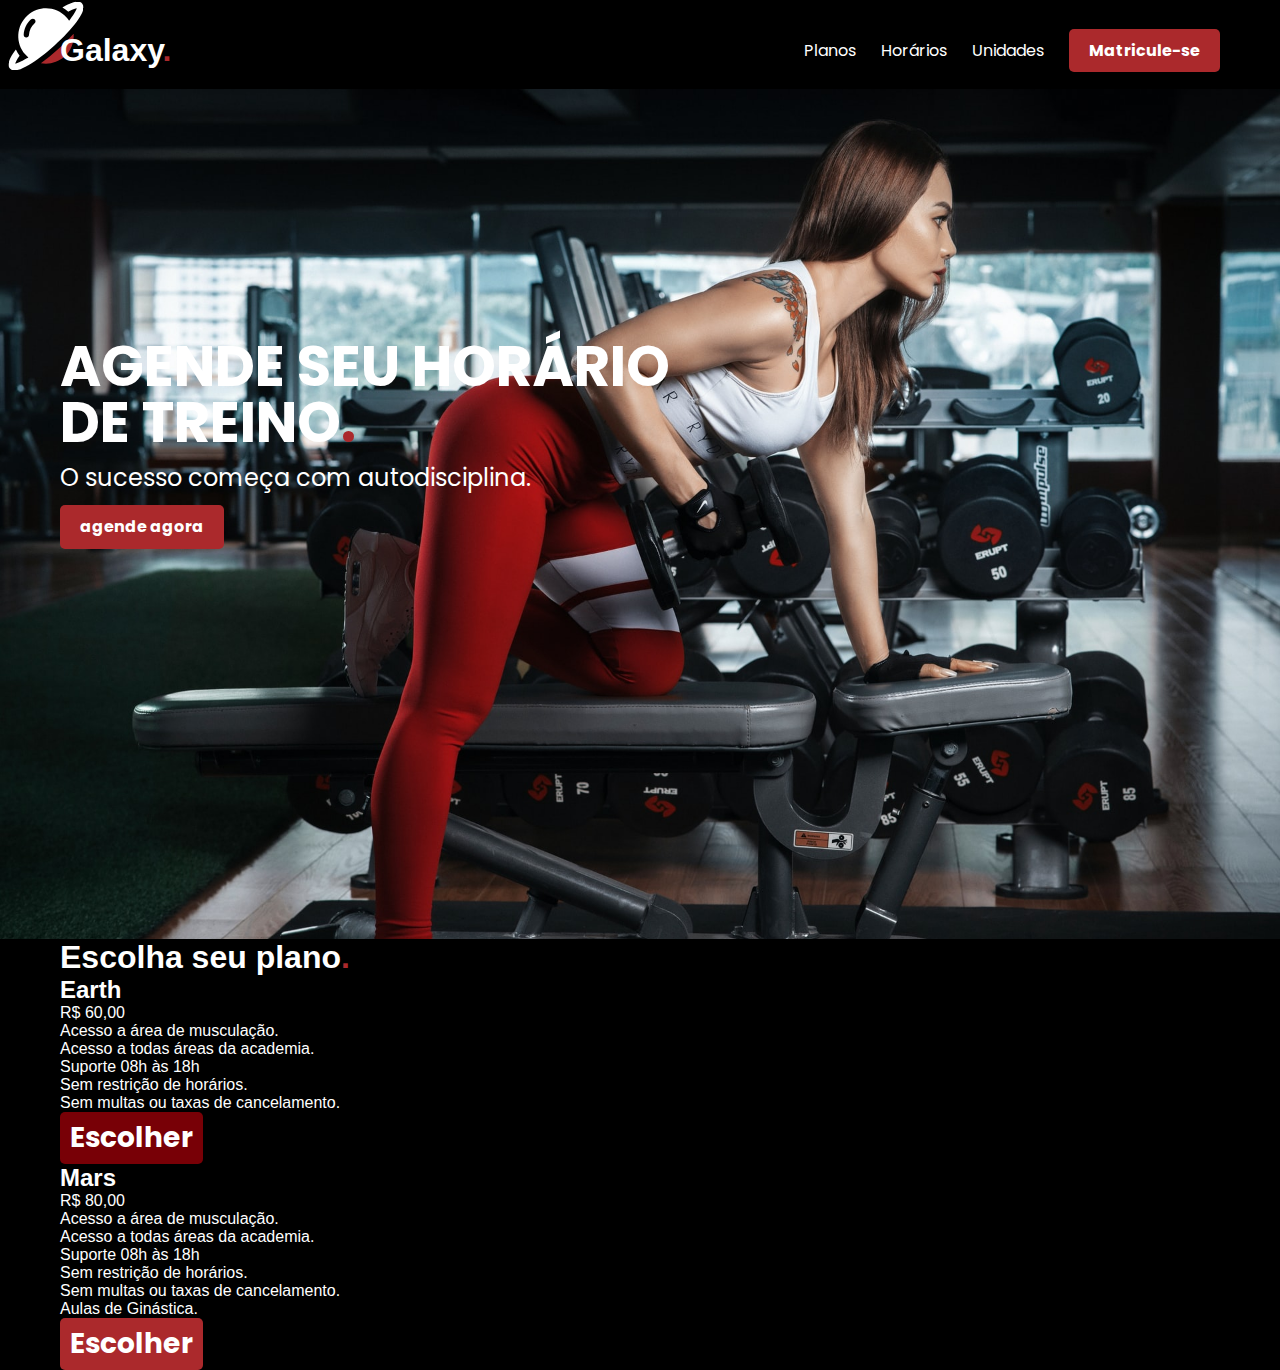
==== index.html @ 2f924867 "planos" ====
<!DOCTYPE html>
<html lang="pt-br">

<head>
    <meta charset="UTF-8">
    <meta http-equiv="X-UA-Compatible" content="IE=edge">
    <meta name="viewport" content="width=device-width, initial-scale=1.0">
    <meta name="description" content="Academia Galaxy o melhor lugar para você cuidar da sua saúde">

    <link rel="preconnect" href="https://fonts.googleapis.com">
    <link rel="preconnect" href="https://fonts.gstatic.com" crossorigin>
    <link href="https://fonts.googleapis.com/css2?family=Poppins:wght@300;400;500;600;700&display=swap" rel="stylesheet">
    <link rel="icon" href="favicon.png" type="image/svg+xml">
    <link rel="stylesheet" href="./css/style.css">

    <title>GalaxyAcademy</title>
</head>

<body>
    <header class="header-bg">
        <div class="header container">
            <div class="icon">
                <h1><a href="./">Galaxy<span class="ponto">.</span></a></h1>
            </div>

            <nav id="nav" class="nav-menu">
                <button id="btn-mobile" class="btn-mobile">
                    <span id="hamburger"></span>
                </button>
                <ul class="nav-menu-items">
                    <li><a class="sub" href="">Planos</a></li>
                    <li><a class="sub" href="">Horários</a></li>
                    <li><a class="sub" href="">Unidades</a></li>
                    <li><a class="nav-menu-btn" href="">Matricule-se</a></li>
                </ul>
            </nav>
        </div>
    </header>

    <main class="introducao-bg">
        <div class="introducao container">
            <h1>Agende seu horário <br>de treino<span class="ponto">.</span></h1>
            <p>O sucesso começa com autodisciplina.</p>
            <a class="introducao-btn" href="">agende agora</a>
        </div>
    </main>

    <section class="planos-bg">

        <div class="planos-titulo container">
            <h1>Escolha seu plano<span class="ponto">.</span></h1>
        </div>

        <div class="planos container">
            <div class="planos-items">
                <div class="plano-preco">
                    <h2>Earth</h2>
                    <span>R$ <span>60,00</span></span>
                </div>
                <ul class="planos-lista">
                    <li>Acesso a área de musculação.</li>
                    <li>Acesso a todas áreas da academia.</li>
                    <li>Suporte 08h às 18h</li>
                    <li>Sem restrição de horários.</li>
                    <li>Sem multas ou taxas de cancelamento. </li>
                </ul>
                <a class="btn" href="#">Escolher</a>
            </div>

            <div class="planos-items">
                <div class="plano-preco">
                    <h2 class="tt">Mars</h2>
                    <span>R$ <span>80,00</span></span>
                </div>
                <ul class="planos-lista">
                    <li>Acesso a área de musculação.</li>
                    <li>Acesso a todas áreas da academia.</li>
                    <li>Suporte 08h às 18h</li>
                    <li>Sem restrição de horários.</li>
                    <li>Sem multas ou taxas de cancelamento.</li>
                    <li>Aulas de Ginástica.</li>
                </ul>
                <a class="btn-sub" href="#">Escolher</a>
            </div>
        </div>

    </section>

    <script src="./javascript/script.js"></script>
</body>

</html>
---- css/style.css ----
@import url(./global/global.css);

/* Global */
@import url(./global/header.css);
@import url(./global/footer.css);

/* Home */
@import url(./global/home/introducao.css);
@import url(./global/home/planos.css);

/* Utilidades */
@import url(./util/componentes.css);
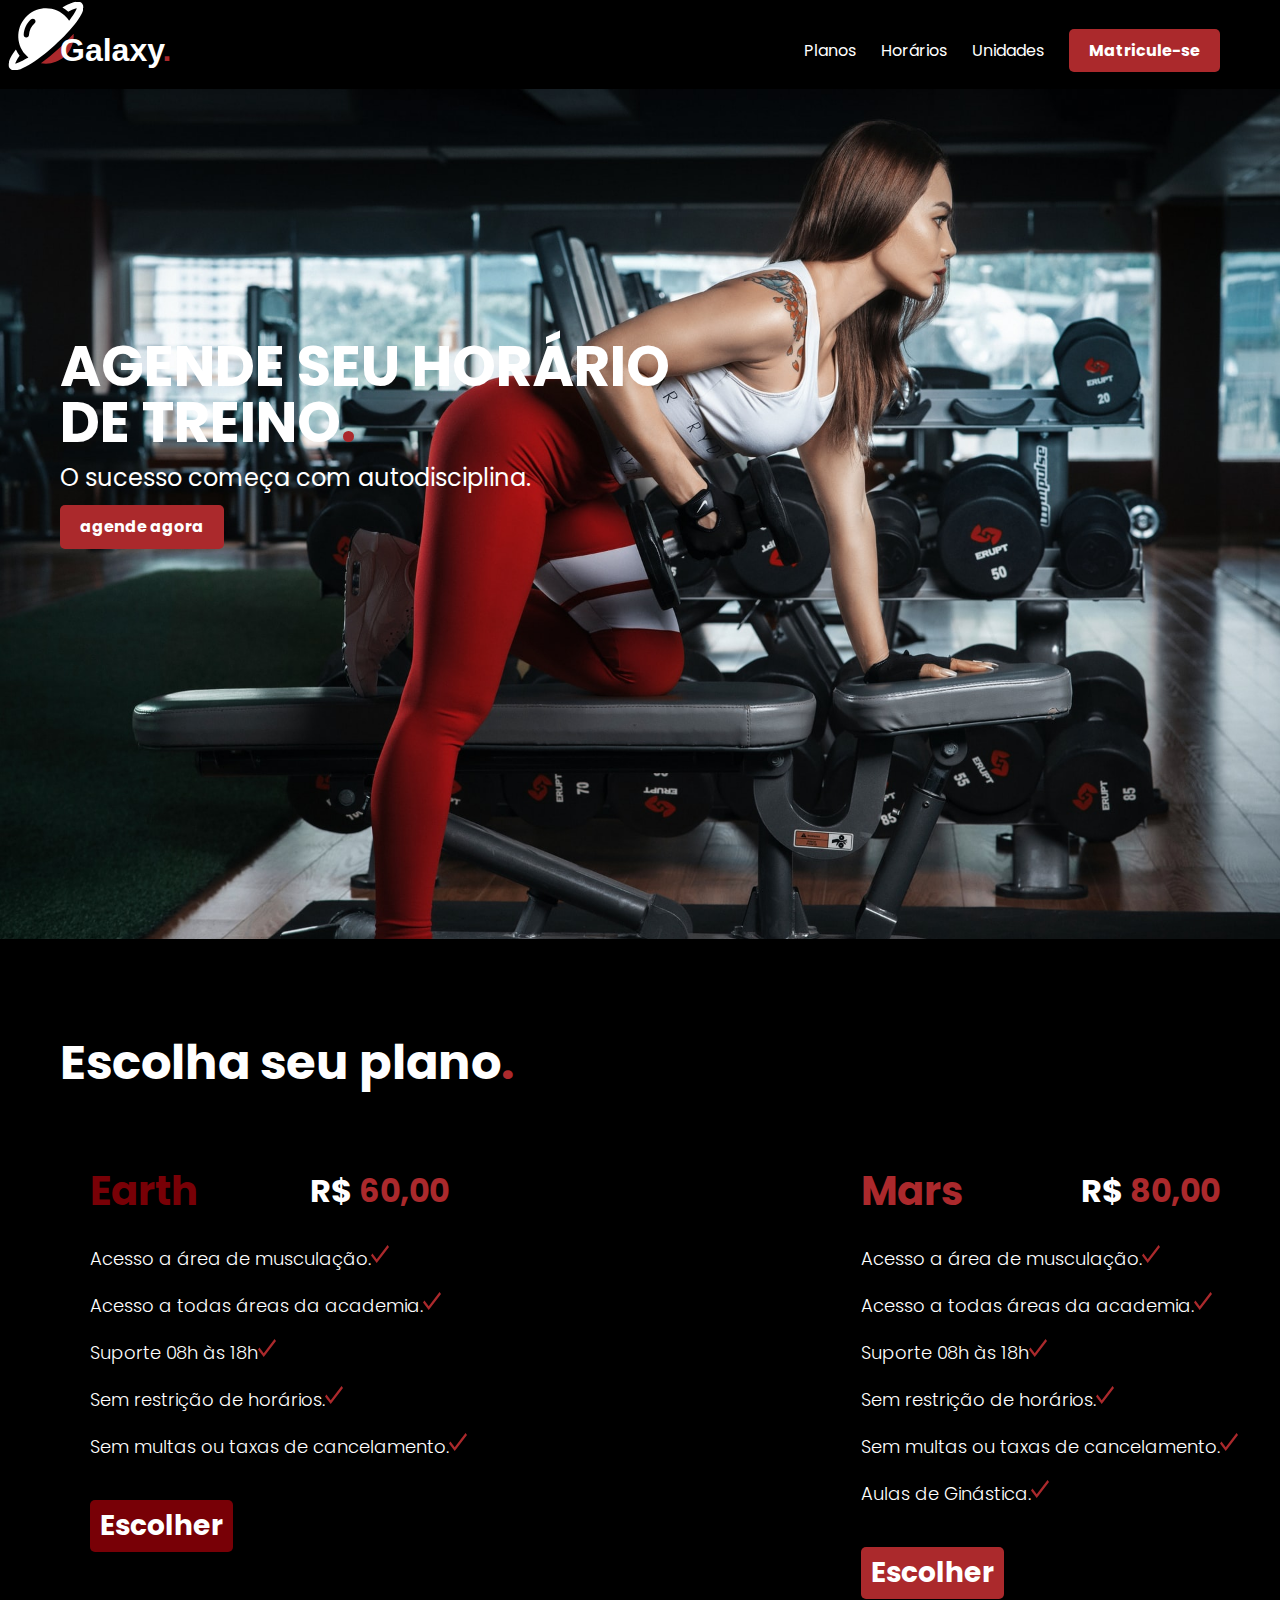
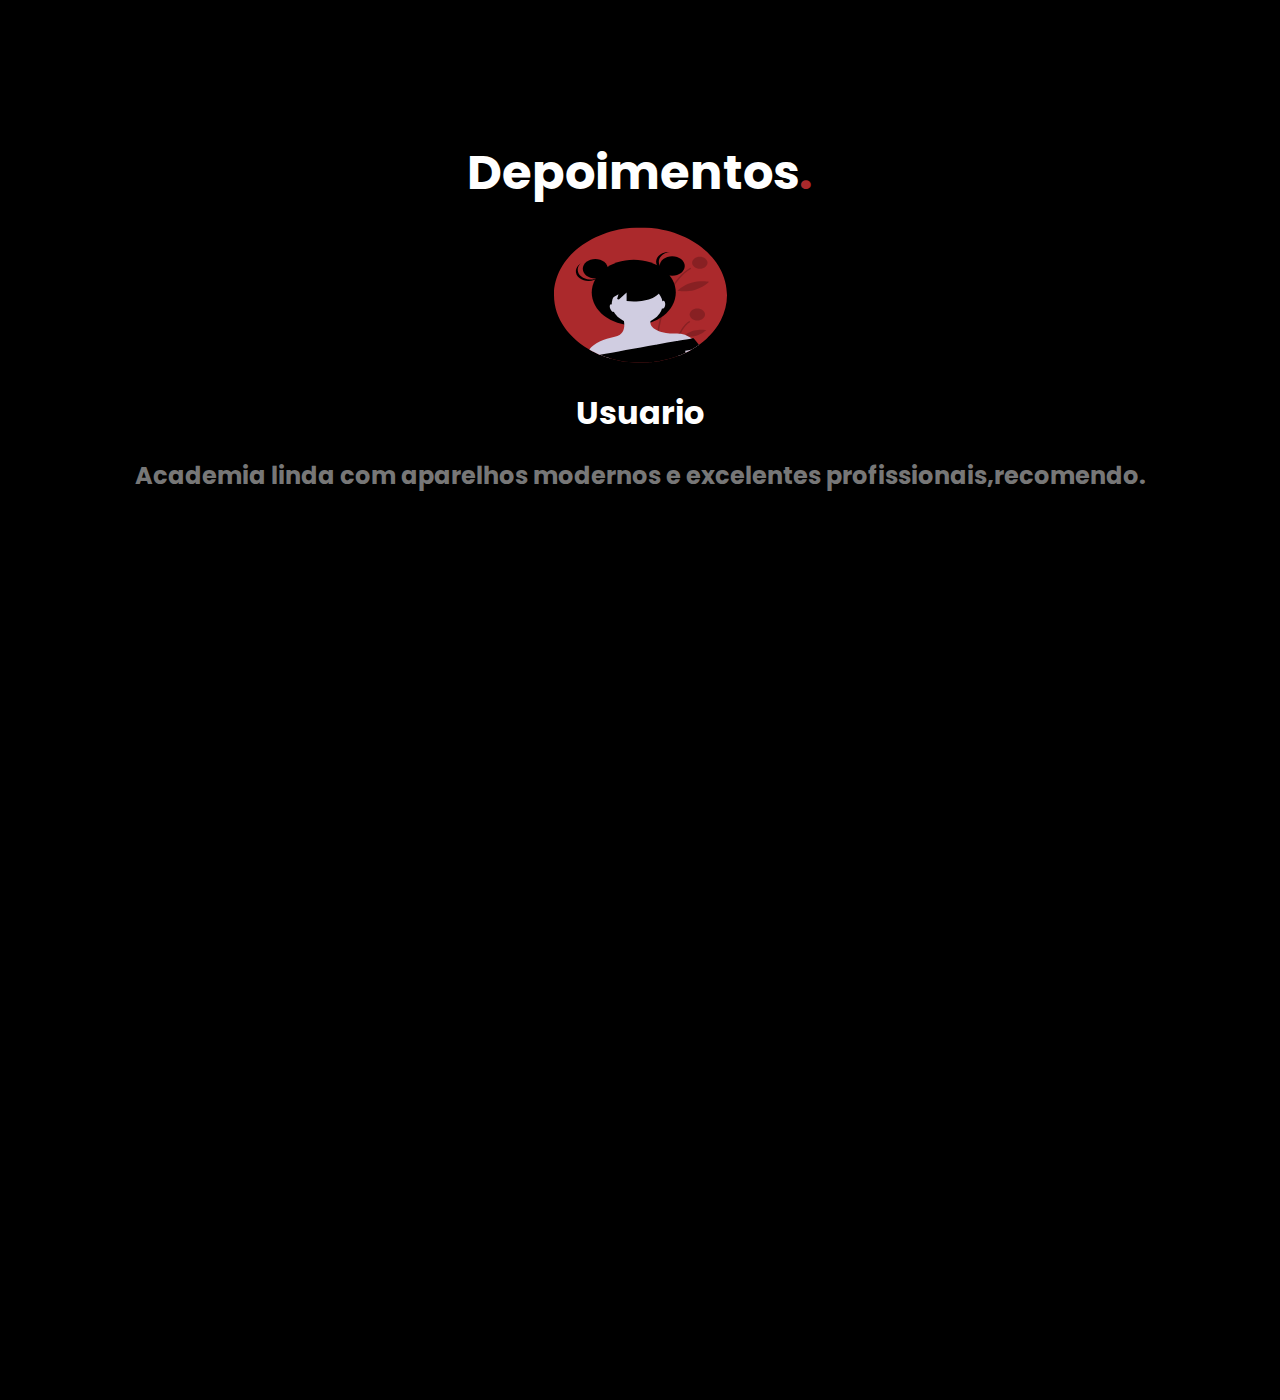
==== commit ccda1334: "Depoimento" ====
--- a/index.html
+++ b/index.html
@@ -51,7 +51,7 @@
             <h1>Escolha seu plano<span class="ponto">.</span></h1>
         </div>
 
-        <div class="planos container">
+        <div class="container planos">
             <div class="planos-items">
                 <div class="plano-preco">
                     <h2>Earth</h2>
@@ -86,6 +86,17 @@
 
     </section>
 
+    <section class="depoimentos container">
+
+        <h1>Depoimentos<span class="ponto">.</span></h1>
+        <div class="depoimento">
+            <img src="./img/dep.svg" alt="Icone de Usuário">
+            <h2>Usuario</h2>
+            <p>Academia linda com aparelhos modernos e excelentes profissionais,recomendo.</p>
+        </div>
+
+    </section>
+
     <script src="./javascript/script.js"></script>
 </body>
 
--- a/css/style.css
+++ b/css/style.css
@@ -7,6 +7,7 @@
 /* Home */
 @import url(./global/home/introducao.css);
 @import url(./global/home/planos.css);
+@import url(./global/home/depoimentos.css);
 
 /* Utilidades */
 @import url(./util/componentes.css);
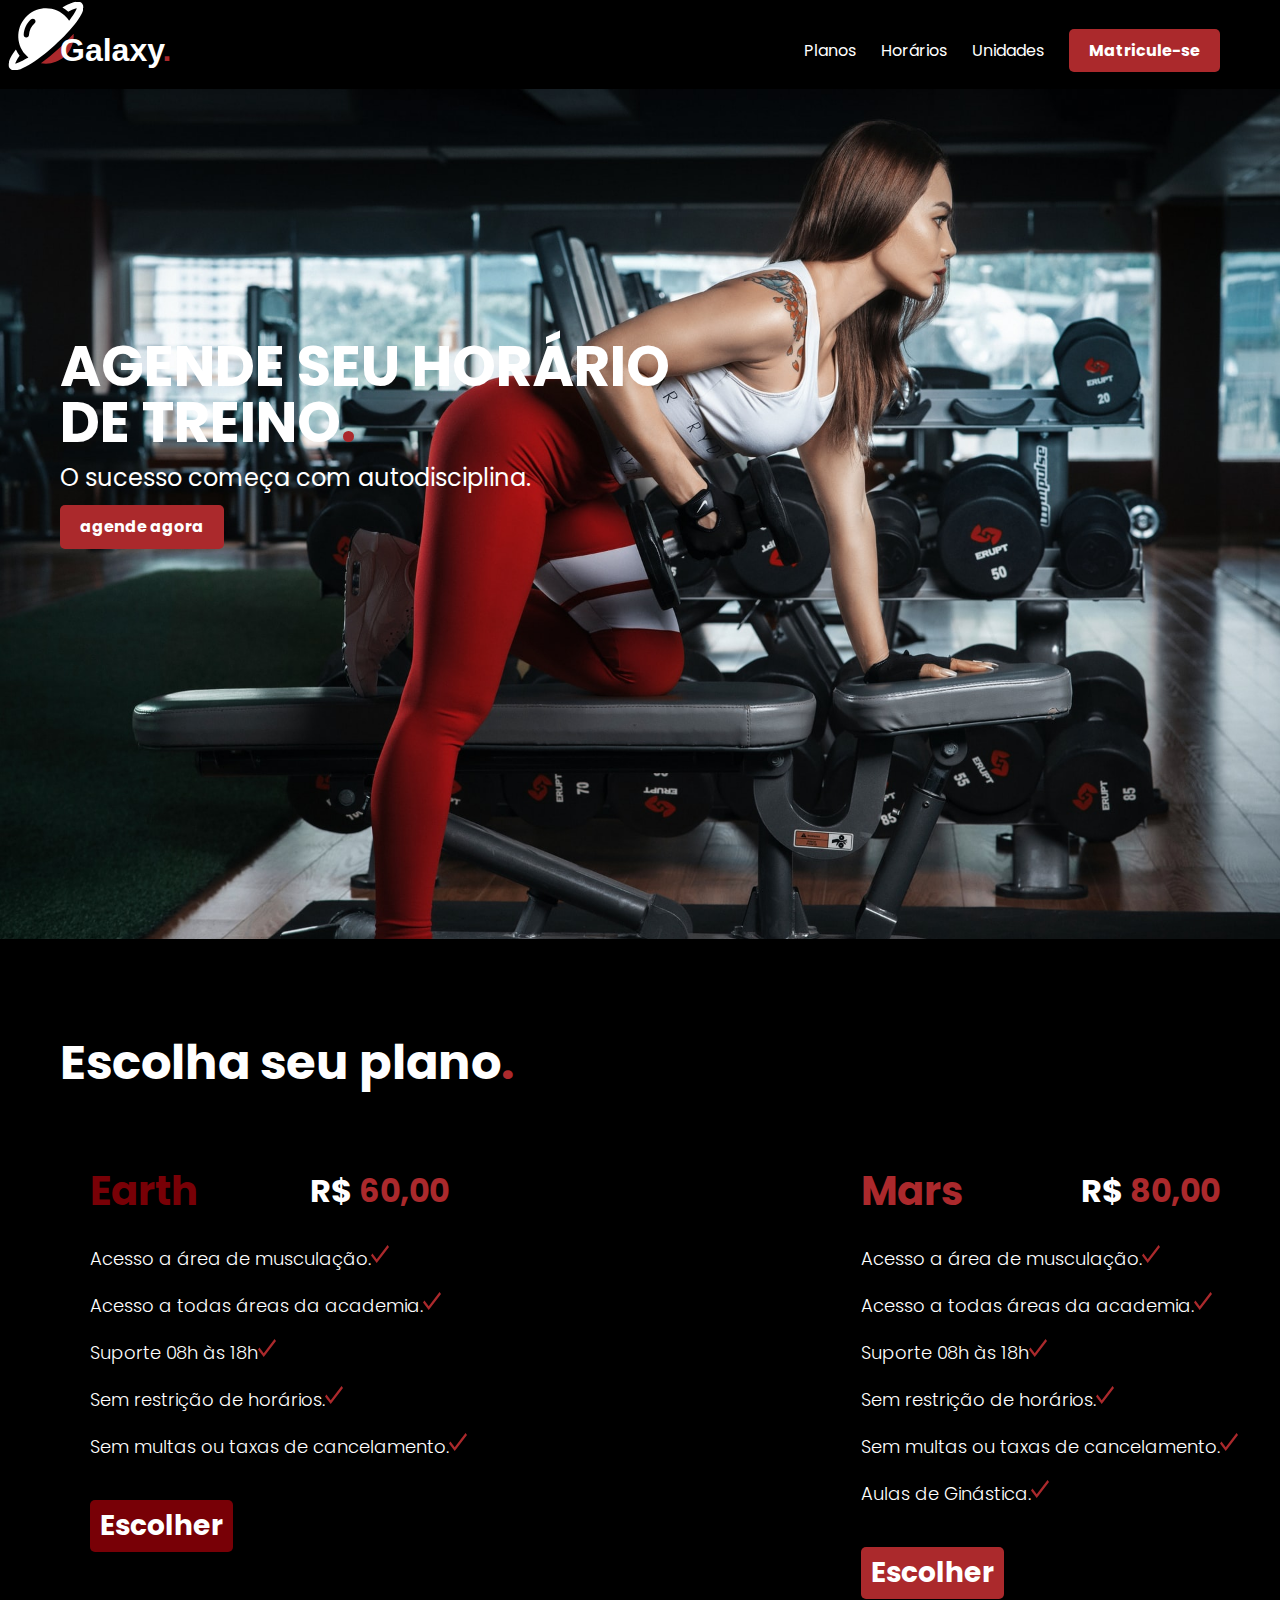
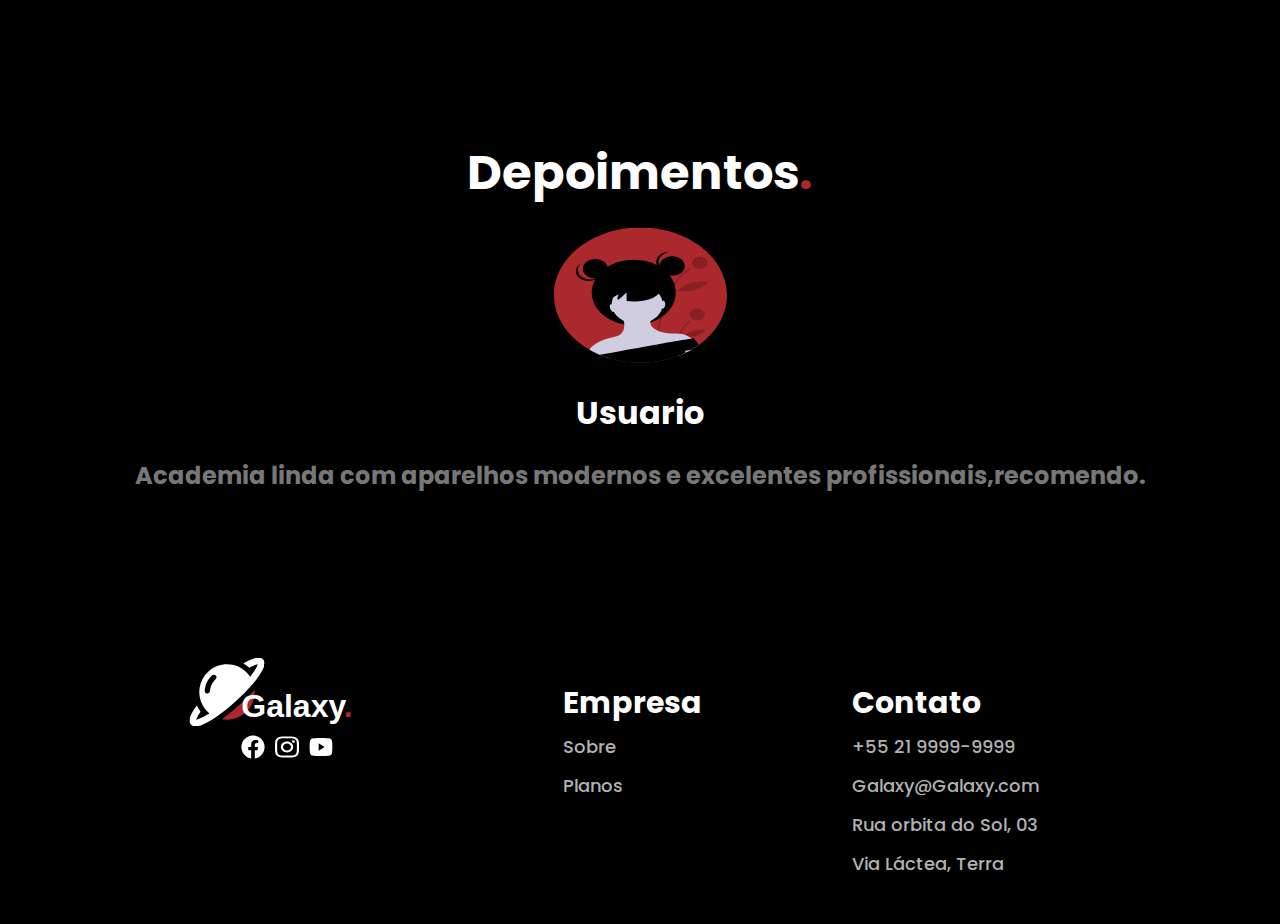
==== commit 006d586f: "Footer" ====
--- a/index.html
+++ b/index.html
@@ -28,7 +28,7 @@
                     <span id="hamburger"></span>
                 </button>
                 <ul class="nav-menu-items">
-                    <li><a class="sub" href="">Planos</a></li>
+                    <li><a class="sub" href="#planos">Planos</a></li>
                     <li><a class="sub" href="">Horários</a></li>
                     <li><a class="sub" href="">Unidades</a></li>
                     <li><a class="nav-menu-btn" href="">Matricule-se</a></li>
@@ -45,7 +45,7 @@
         </div>
     </main>
 
-    <section class="planos-bg">
+    <section id="planos" class="planos-bg">
 
         <div class="planos-titulo container">
             <h1>Escolha seu plano<span class="ponto">.</span></h1>
@@ -97,6 +97,35 @@
 
     </section>
 
+    <footer class="container">
+        <div class="footer-redes">
+            <div class="icon">
+                <h1><a href="./">Galaxy<span class="ponto">.</span></a></h1>
+            </div>
+            <div class="redes">
+                <a href="/"><img src="./img/facebook.svg" alt=""></a>
+                <a href="/"><img src="./img/instagram.svg" alt=""></a>
+                <a href="/"><img src="./img/youtube.svg" alt=""></a>
+            </div>
+        </div>
+        <div class="footer-empresa">
+            <h3>Empresa</h3>
+            <ul>
+                <li><a href="/">Sobre</a></li>
+                <li><a href="#planos">Planos</a></li>
+            </ul>
+        </div>
+        <div class="footer-contato">
+            <h3>Contato</h3>
+            <ul>
+                <li><a href="tel:+552199999999">+55 21 9999-9999</a></li>
+                <li><a href="mailto:Galaxy@Galaxy.com">Galaxy@Galaxy.com</a></li>
+                <li><a href="/">Rua orbita do Sol, 03</a></li>
+                <li><a href="/">Via Láctea, Terra</a></li>
+            </ul>
+        </div>
+    </footer>
+
     <script src="./javascript/script.js"></script>
 </body>
 
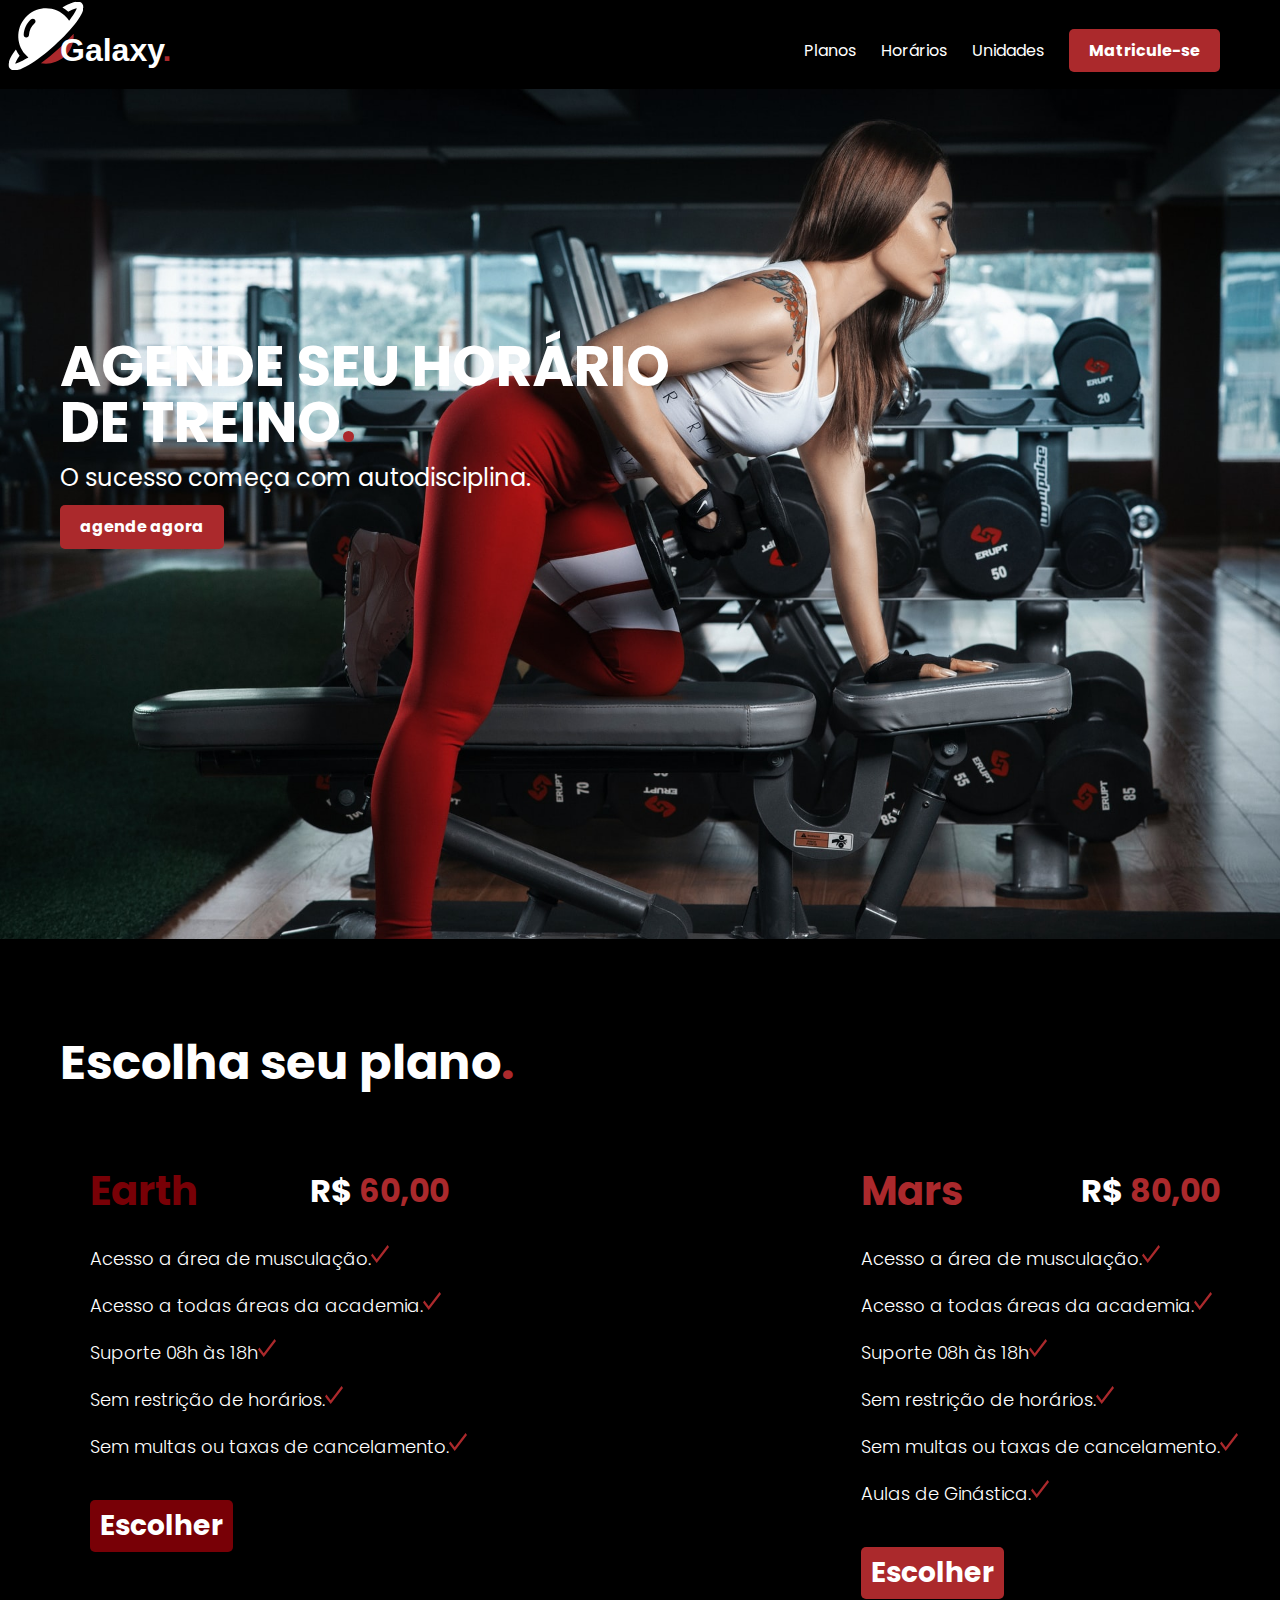
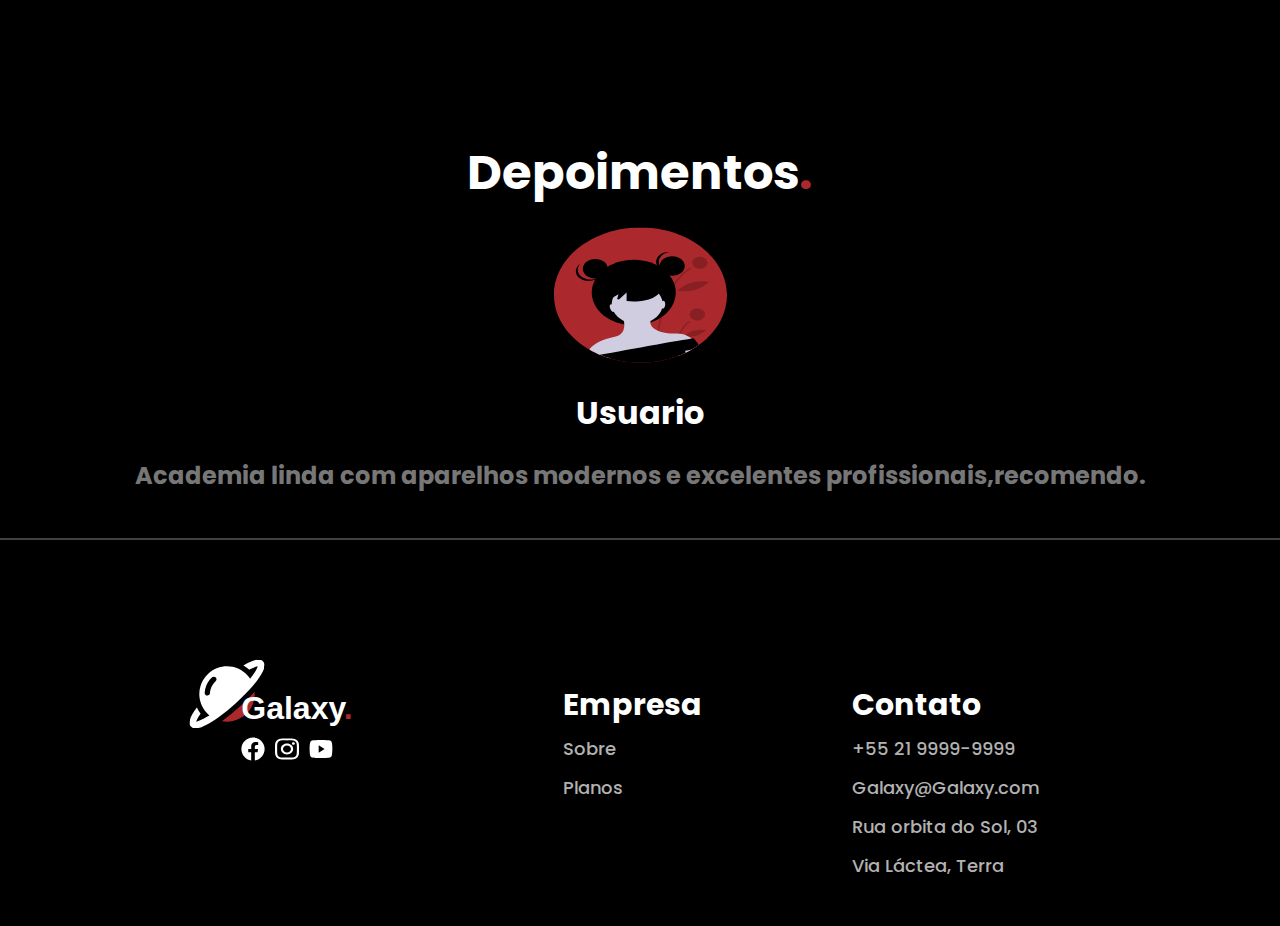
==== commit e995ebfa: "Footer atualização" ====
--- a/index.html
+++ b/index.html
@@ -97,32 +97,34 @@
 
     </section>
 
-    <footer class="container">
-        <div class="footer-redes">
-            <div class="icon">
-                <h1><a href="./">Galaxy<span class="ponto">.</span></a></h1>
+    <footer>
+        <div class="footer container">
+            <div class="footer-redes">
+                <div class="icon">
+                    <h1><a href="./">Galaxy<span class="ponto">.</span></a></h1>
+                </div>
+                <div class="redes">
+                    <a href="/"><img src="./img/facebook.svg" alt=""></a>
+                    <a href="/"><img src="./img/instagram.svg" alt=""></a>
+                    <a href="/"><img src="./img/youtube.svg" alt=""></a>
+                </div>
             </div>
-            <div class="redes">
-                <a href="/"><img src="./img/facebook.svg" alt=""></a>
-                <a href="/"><img src="./img/instagram.svg" alt=""></a>
-                <a href="/"><img src="./img/youtube.svg" alt=""></a>
+            <div class="footer-empresa">
+                <h3>Empresa</h3>
+                <ul>
+                    <li><a href="/">Sobre</a></li>
+                    <li><a href="#planos">Planos</a></li>
+                </ul>
             </div>
-        </div>
-        <div class="footer-empresa">
-            <h3>Empresa</h3>
-            <ul>
-                <li><a href="/">Sobre</a></li>
-                <li><a href="#planos">Planos</a></li>
-            </ul>
-        </div>
-        <div class="footer-contato">
-            <h3>Contato</h3>
-            <ul>
-                <li><a href="tel:+552199999999">+55 21 9999-9999</a></li>
-                <li><a href="mailto:Galaxy@Galaxy.com">Galaxy@Galaxy.com</a></li>
-                <li><a href="/">Rua orbita do Sol, 03</a></li>
-                <li><a href="/">Via Láctea, Terra</a></li>
-            </ul>
+            <div class="footer-contato">
+                <h3>Contato</h3>
+                <ul>
+                    <li><a href="tel:+552199999999">+55 21 9999-9999</a></li>
+                    <li><a href="mailto:Galaxy@Galaxy.com">Galaxy@Galaxy.com</a></li>
+                    <li><a href="/">Rua orbita do Sol, 03</a></li>
+                    <li><a href="/">Via Láctea, Terra</a></li>
+                </ul>
+            </div>
         </div>
     </footer>
 
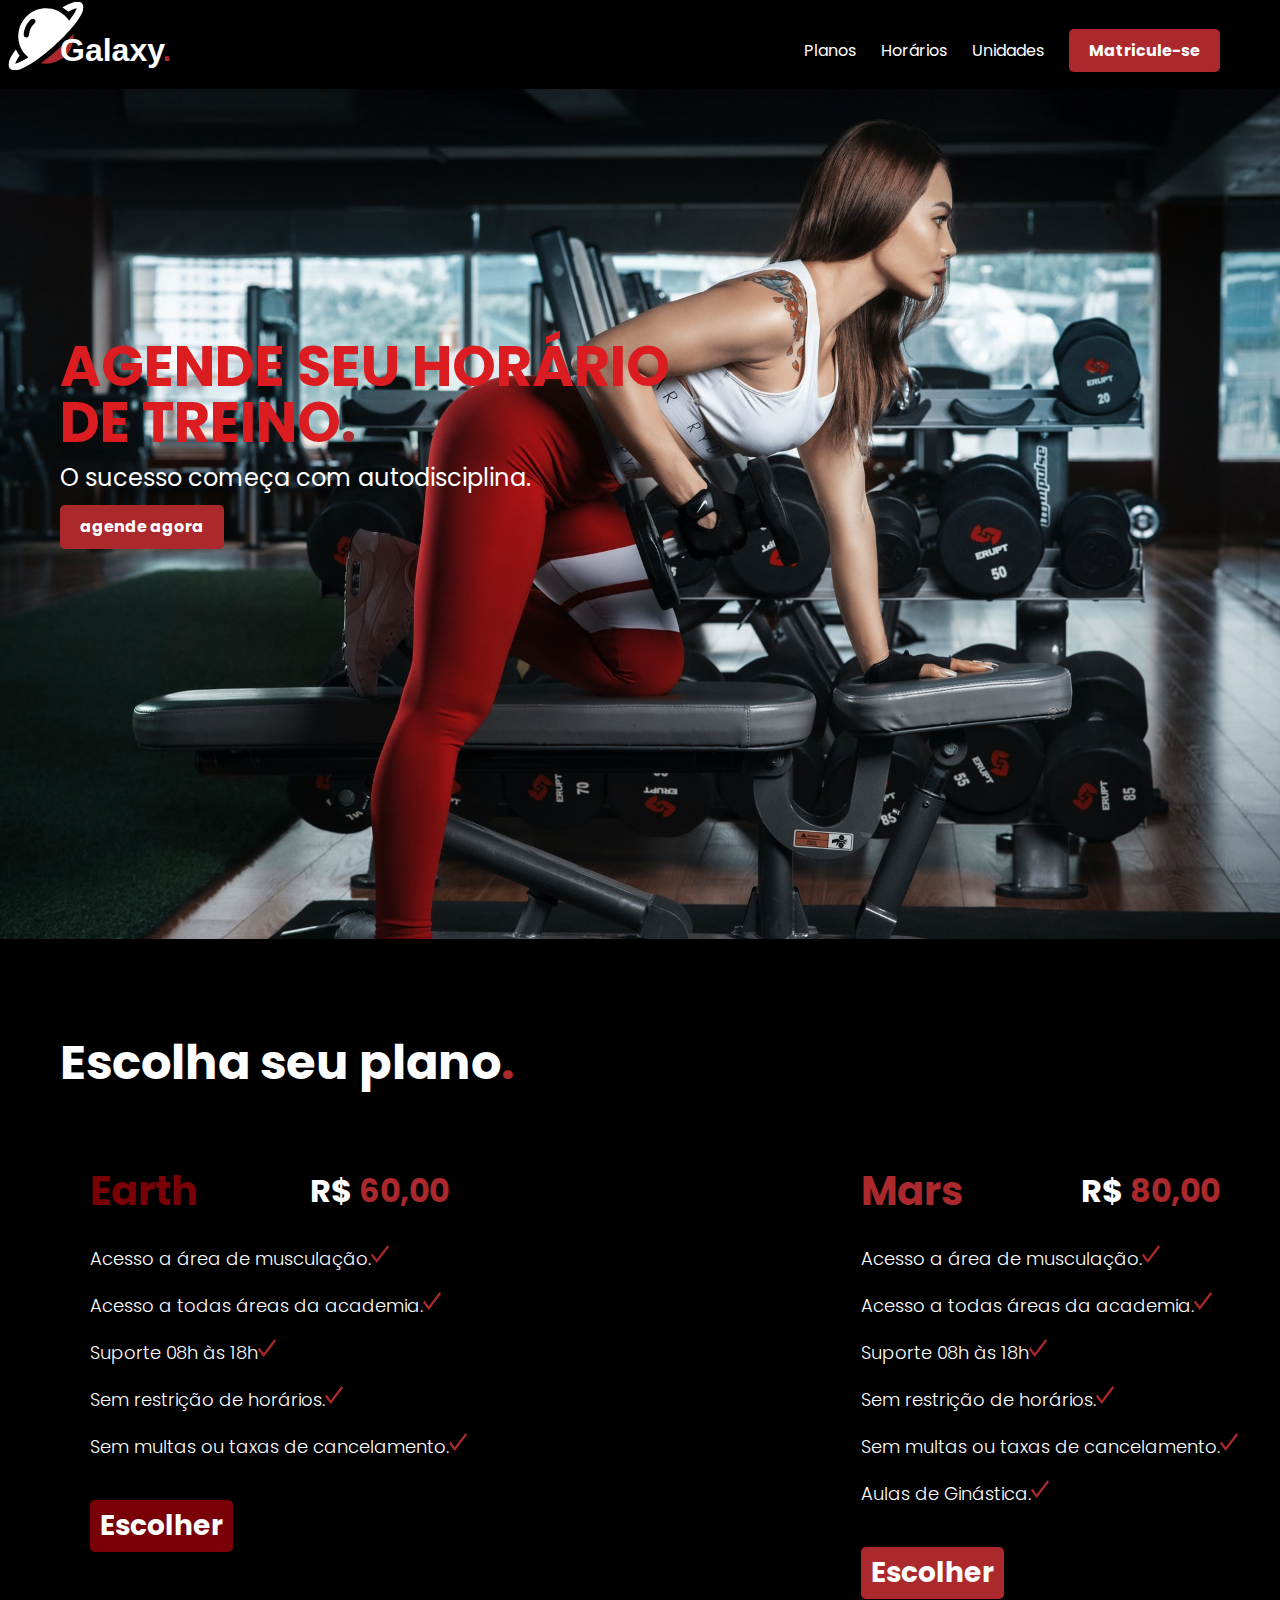
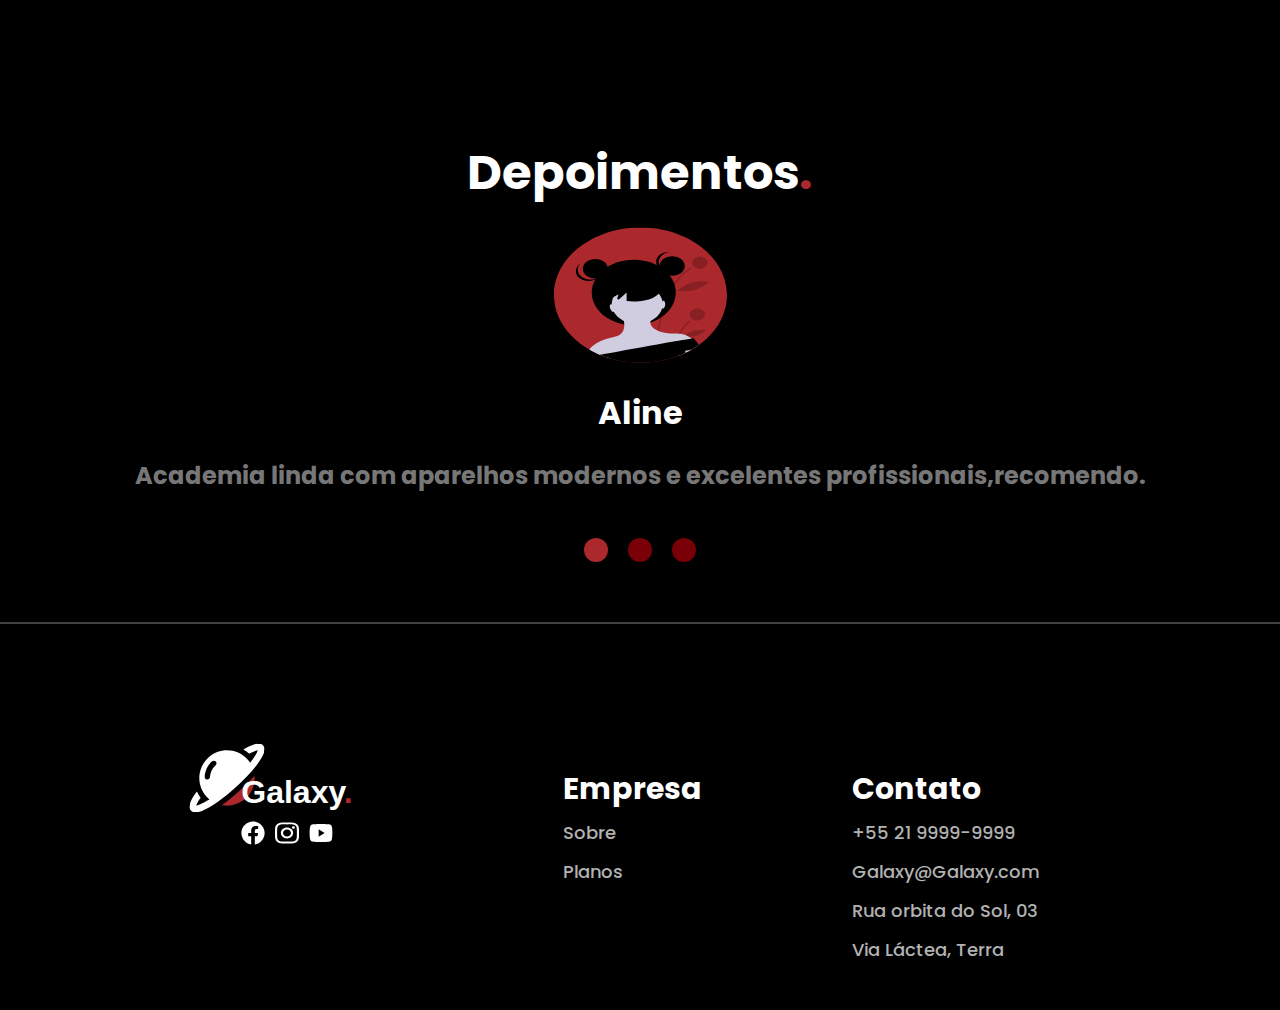
==== commit fab8686f: "depoimento slider" ====
--- a/index.html
+++ b/index.html
@@ -89,10 +89,27 @@
     <section class="depoimentos container">
 
         <h1>Depoimentos<span class="ponto">.</span></h1>
-        <div class="depoimento">
-            <img src="./img/dep.svg" alt="Icone de Usuário">
-            <h2>Usuario</h2>
-            <p>Academia linda com aparelhos modernos e excelentes profissionais,recomendo.</p>
+        <div class="slider">
+            <div class="depoimento ativo">
+                <img src="./img/dep.svg" alt="Icone de Usuário">
+                <h2>Aline</h2>
+                <p>Academia linda com aparelhos modernos e excelentes profissionais,recomendo.</p>
+            </div>
+            <div class="depoimento">
+                <img src="./img/dep-m.svg" alt="Icone de Usuário">
+                <h2>Lucas</h2>
+                <p>Aparelhos modernos e excelentes profissionais.</p>
+            </div>
+            <div class="depoimento">
+                <img src="./img/dep.svg" alt="Icone de Usuário">
+                <h2>Usuaria</h2>
+                <p>Academia linda com aparelhos modernos e excelentes profissionais,recomendo.</p>
+            </div>
+            <div class="nav-slider">
+                <div class="btn-slider ativo"></div>
+                <div class="btn-slider"></div>
+                <div class="btn-slider"></div>
+            </div>
         </div>
 
     </section>
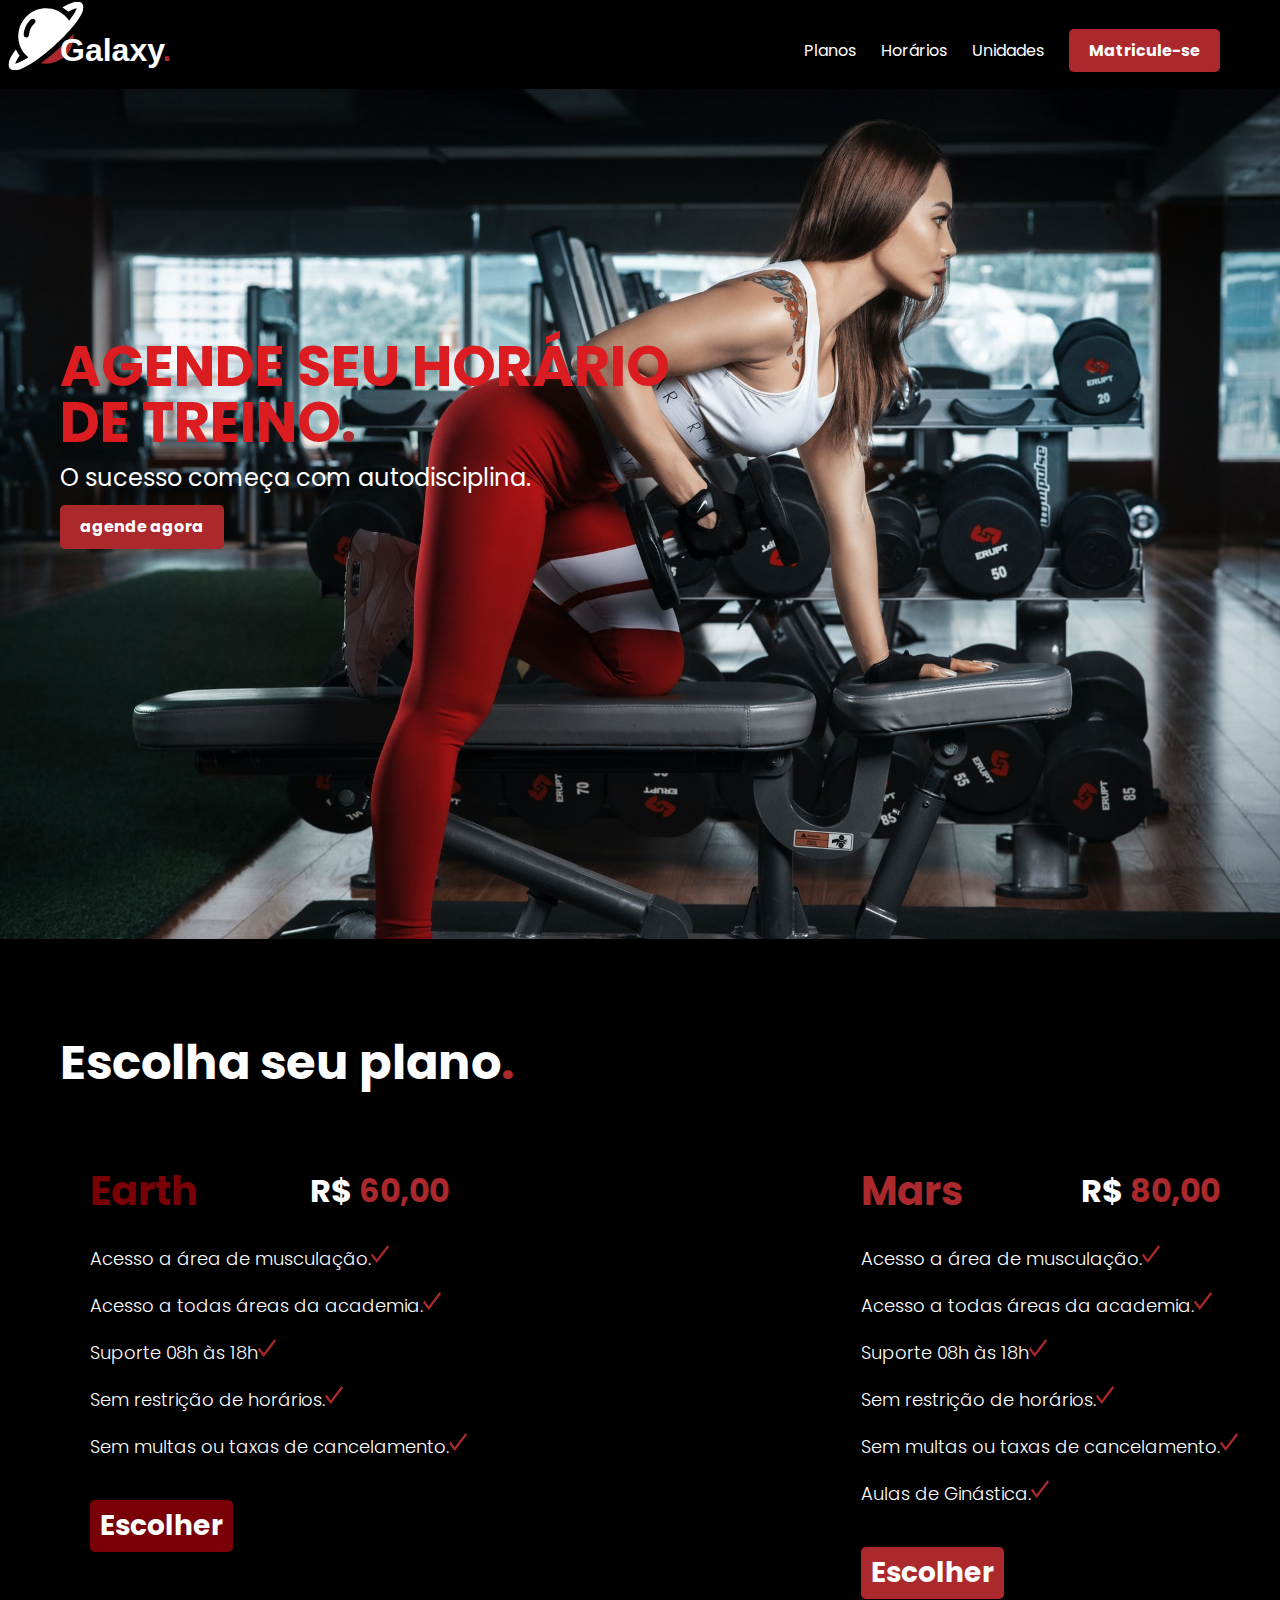
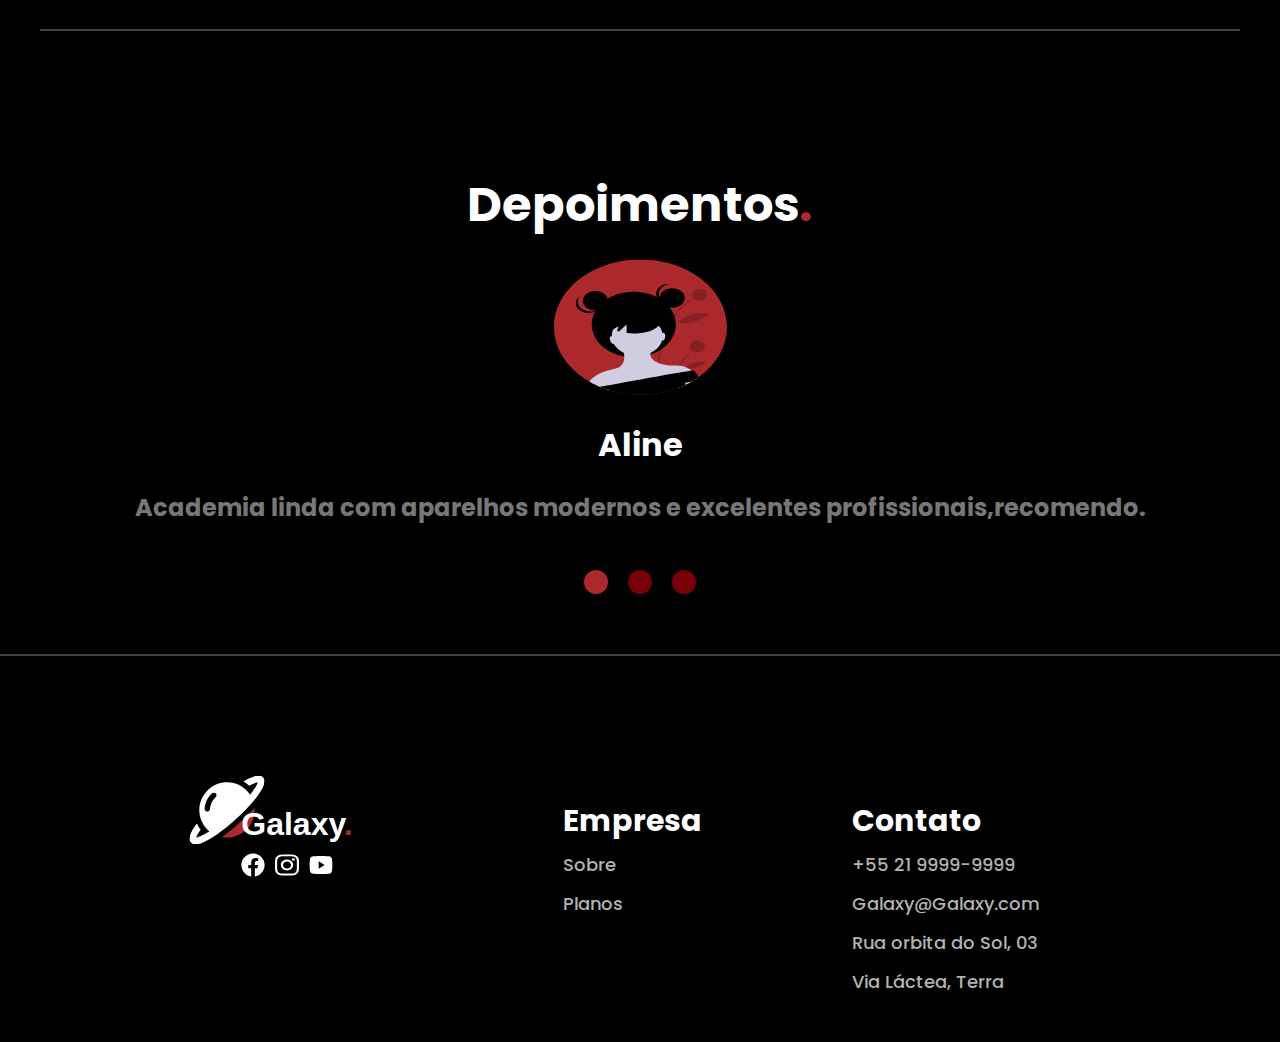
==== commit 4e709f22: "anime-depoimento" ====
--- a/index.html
+++ b/index.html
@@ -30,7 +30,7 @@
                 <ul class="nav-menu-items">
                     <li><a class="sub" href="#planos">Planos</a></li>
                     <li><a class="sub" href="">Horários</a></li>
-                    <li><a class="sub" href="">Unidades</a></li>
+                    <li><a class="sub" href="./unidades.html">Unidades</a></li>
                     <li><a class="nav-menu-btn" href="">Matricule-se</a></li>
                 </ul>
             </nav>
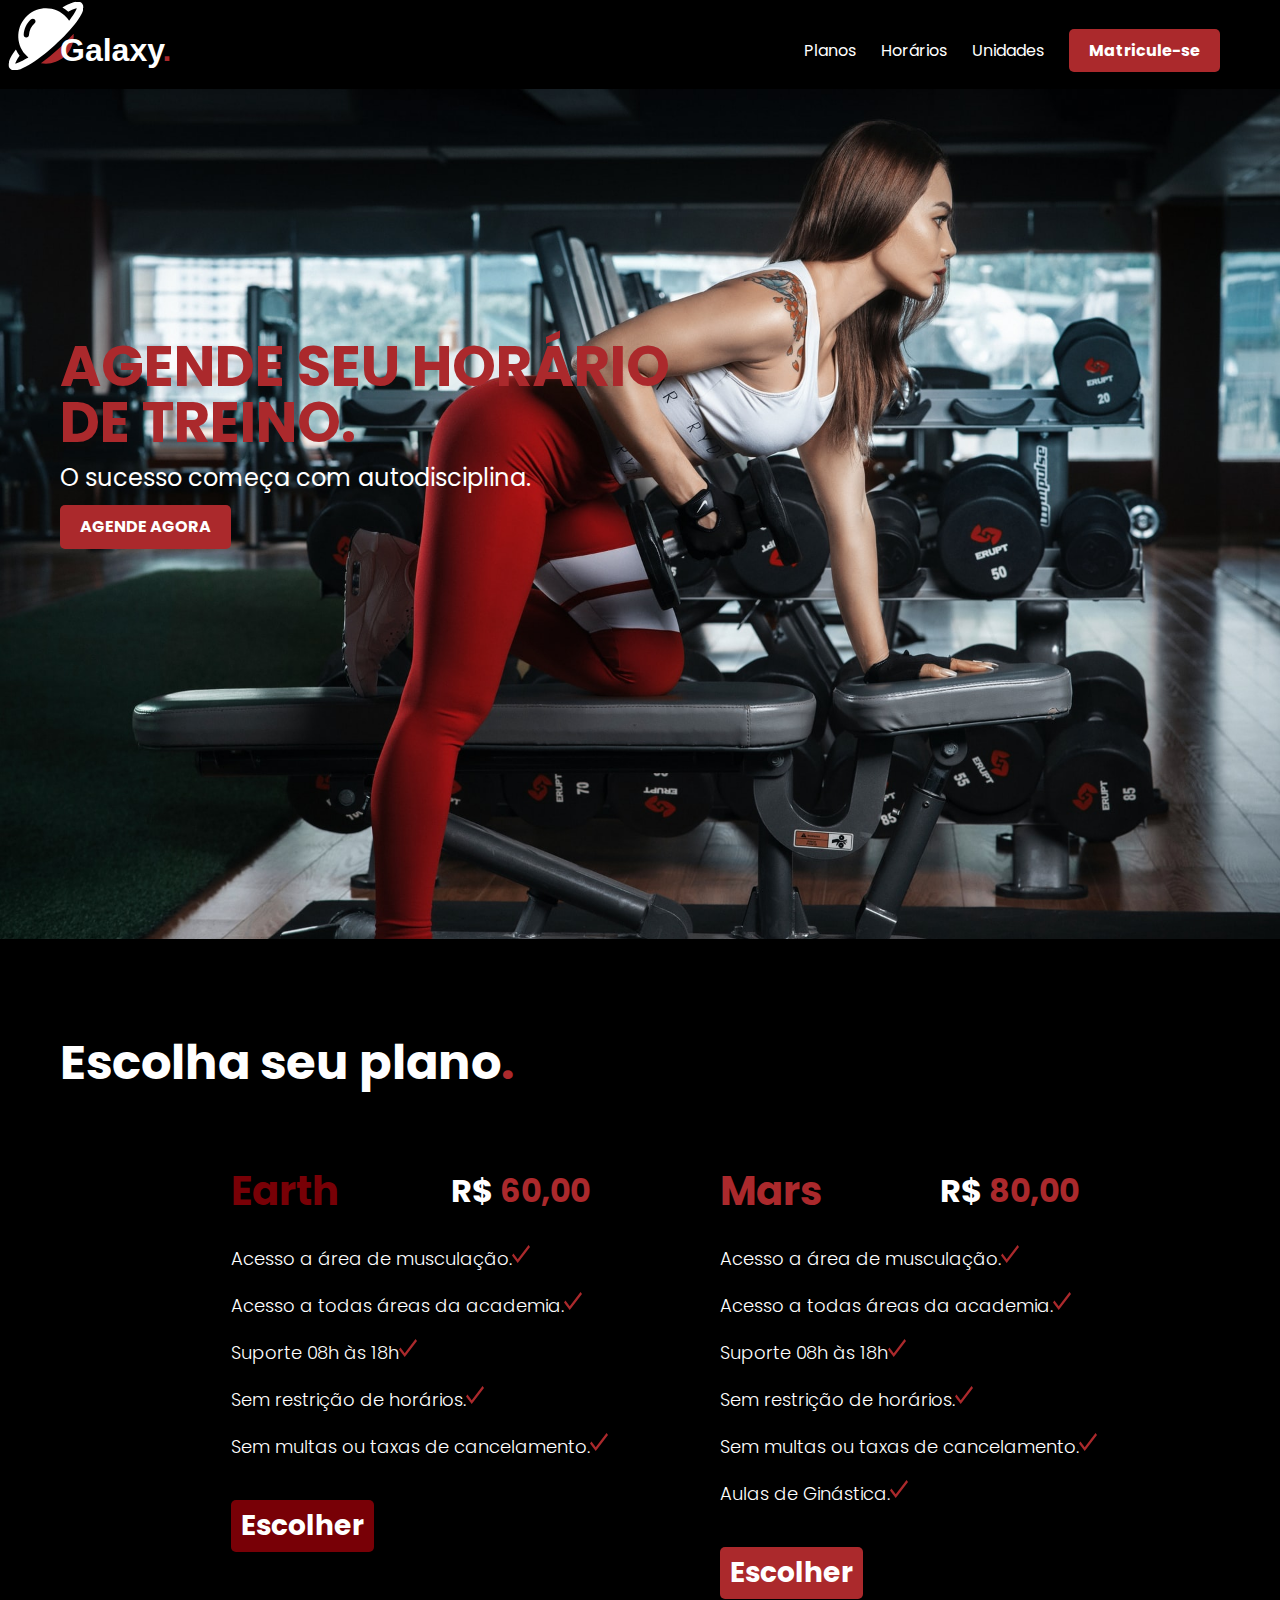
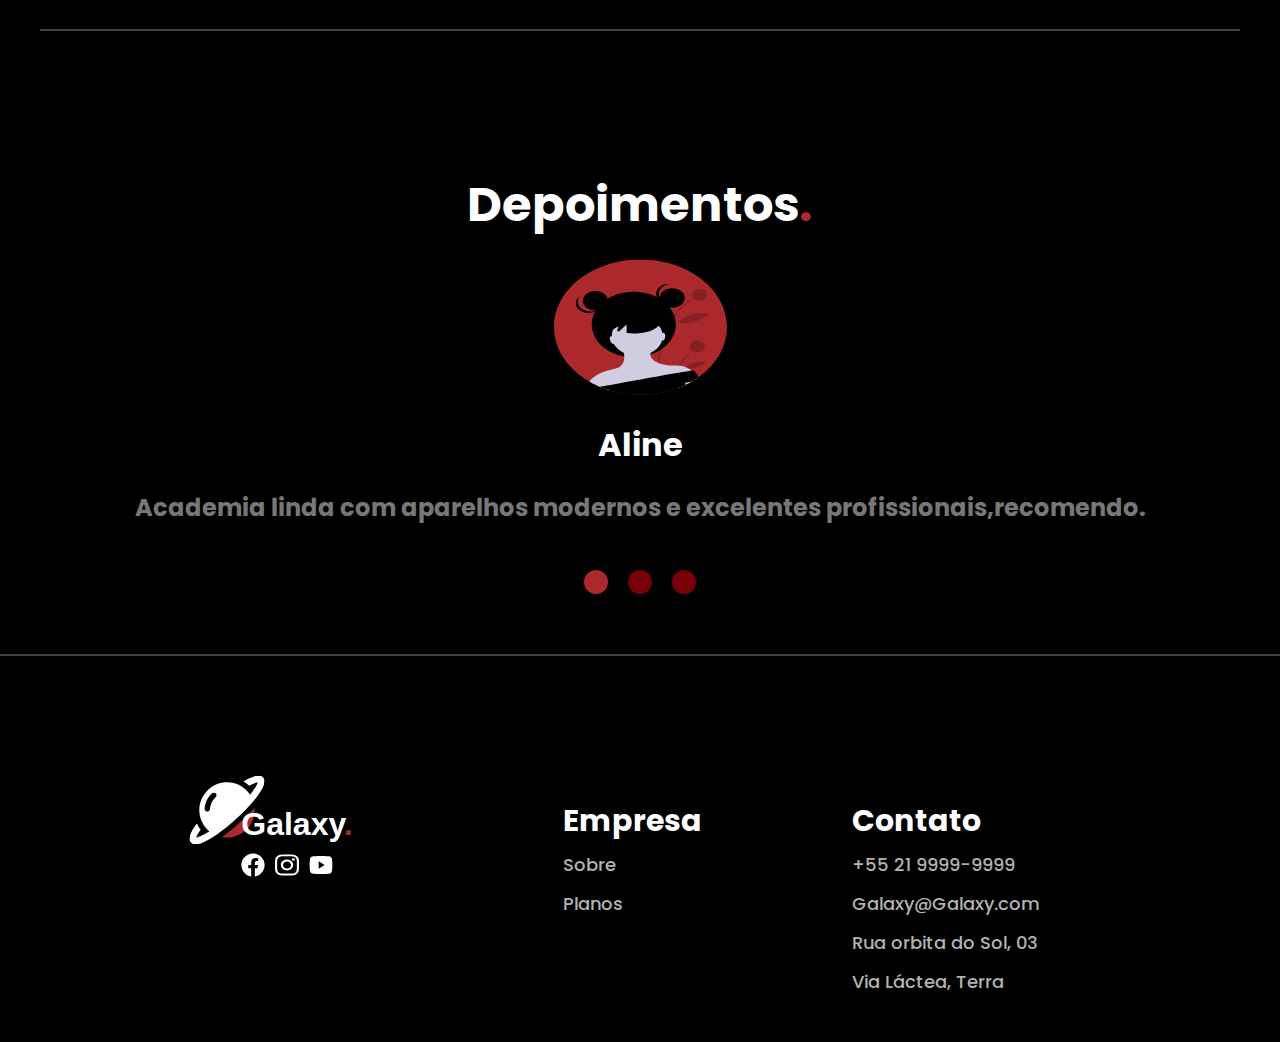
==== commit 8cbc863e: "Unidades" ====
--- a/index.html
+++ b/index.html
@@ -41,7 +41,7 @@
         <div class="introducao container">
             <h1>Agende seu horário <br>de treino<span class="ponto">.</span></h1>
             <p>O sucesso começa com autodisciplina.</p>
-            <a class="introducao-btn" href="">agende agora</a>
+            <a class="introducao-btn" href="">Agende agora</a>
         </div>
     </main>
 
--- a/css/style.css
+++ b/css/style.css
@@ -9,5 +9,8 @@
 @import url(./global/home/planos.css);
 @import url(./global/home/depoimentos.css);
 
+/* Unidades */
+@import url(./global/unidades/unidades.css);
+
 /* Utilidades */
 @import url(./util/componentes.css);
